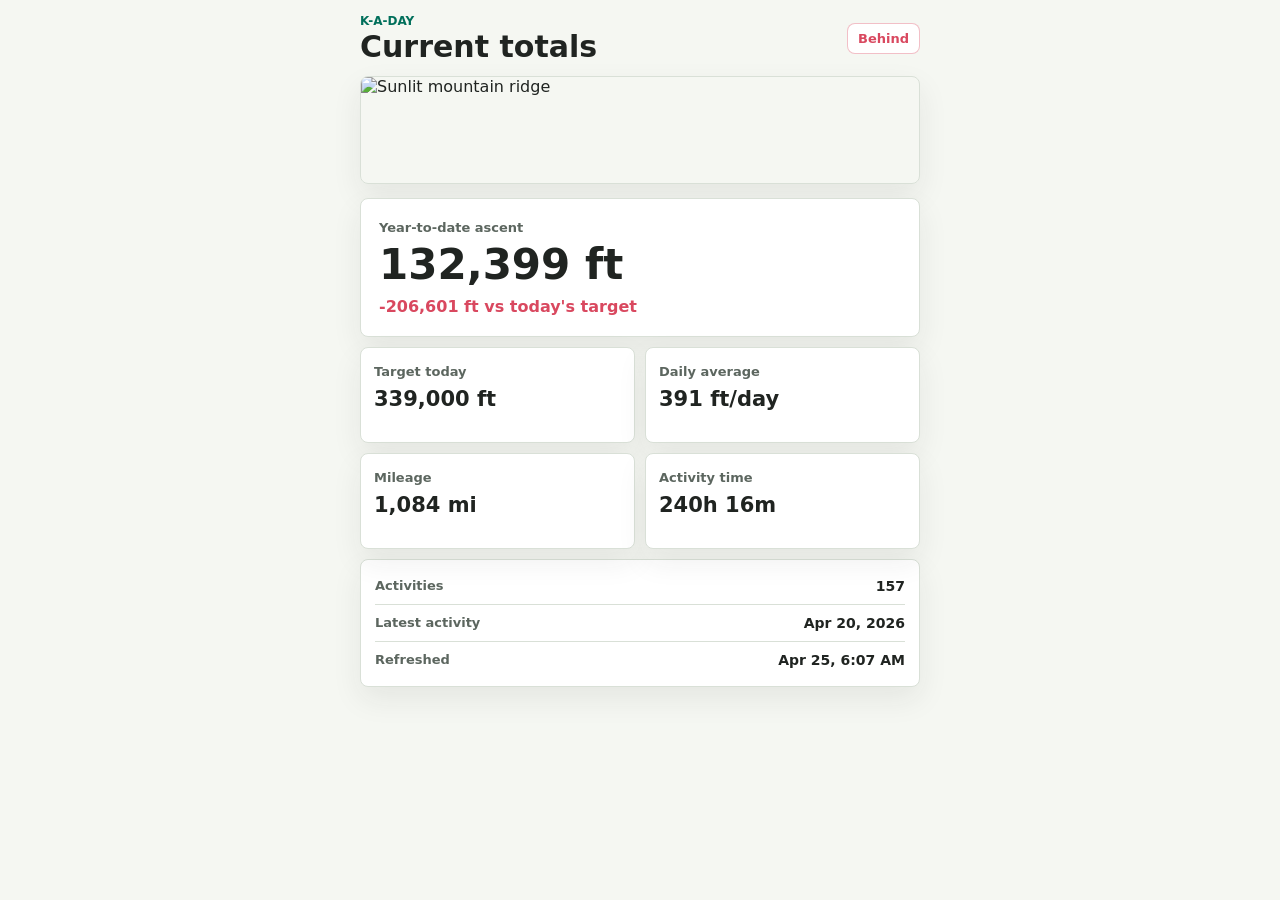
==== docs/index.html @ 8f9bbec0 "Add GitHub Pages hosting for K-A-Day totals" ====
<!doctype html>
<html lang="en">
  <head>
    <meta charset="utf-8">
    <meta name="viewport" content="width=device-width, initial-scale=1">
    <title>K-A-Day Totals</title>
    <link rel="stylesheet" href="styles.css">
  </head>
  <body>
    <main class="phone-shell">
      <header class="topline">
        <div>
          <p class="eyebrow">K-A-Day</p>
          <h1>Current totals</h1>
        </div>
        <p id="status-pill" class="status-pill">Loading</p>
      </header>

      <figure class="trail-strip" aria-label="Mountain ridge">
        <img
          src="https://images.unsplash.com/photo-1464822759023-fed622ff2c3b?auto=format&fit=crop&w=1200&q=80"
          alt="Sunlit mountain ridge"
        >
      </figure>

      <section class="hero-total" aria-labelledby="ascent-label">
        <span id="ascent-label">Year-to-date ascent</span>
        <strong id="total-ascent">--</strong>
        <p id="gap-line">Waiting for totals.</p>
      </section>

      <section class="metric-grid" aria-label="Progress totals">
        <article>
          <span>Target today</span>
          <strong id="target-ascent">--</strong>
        </article>
        <article>
          <span>Daily average</span>
          <strong id="daily-average">--</strong>
        </article>
        <article>
          <span>Mileage</span>
          <strong id="total-distance">--</strong>
        </article>
        <article>
          <span>Activity time</span>
          <strong id="total-duration">--</strong>
        </article>
      </section>

      <section class="details" aria-label="Refresh details">
        <p><span>Activities</span><strong id="activity-count">--</strong></p>
        <p><span>Latest activity</span><strong id="latest-activity">--</strong></p>
        <p><span>Refreshed</span><strong id="generated-at">--</strong></p>
      </section>
    </main>

    <script src="app.js"></script>
  </body>
</html>
---- docs/styles.css ----
:root {
  --page: #f5f7f2;
  --surface: #ffffff;
  --ink: #202421;
  --muted: #5c665f;
  --line: #d9e0d7;
  --green: #008c72;
  --green-dark: #006f5b;
  --coral: #d9485f;
  --cyan: #1c8ea1;
  --gold: #c49416;
  --shadow: 0 12px 30px rgba(32, 36, 33, 0.08);
}

* {
  box-sizing: border-box;
}

body {
  margin: 0;
  min-height: 100vh;
  color: var(--ink);
  background: var(--page);
  font-family: Inter, ui-sans-serif, system-ui, -apple-system, BlinkMacSystemFont, "Segoe UI", sans-serif;
}

.phone-shell {
  width: min(100% - 24px, 560px);
  margin: 0 auto;
  padding: 14px 0 28px;
}

.topline {
  display: flex;
  align-items: center;
  justify-content: space-between;
  gap: 12px;
}

.eyebrow {
  margin: 0 0 4px;
  color: var(--green-dark);
  font-size: 12px;
  font-weight: 800;
  letter-spacing: 0;
  text-transform: uppercase;
}

h1 {
  margin: 0;
  font-size: 30px;
  line-height: 1;
  letter-spacing: 0;
}

.status-pill {
  flex: 0 0 auto;
  margin: 0;
  padding: 7px 10px;
  color: var(--muted);
  background: var(--surface);
  border: 1px solid var(--line);
  border-radius: 8px;
  font-size: 13px;
  font-weight: 800;
}

.status-pill.is-good {
  color: var(--green-dark);
  border-color: rgba(0, 140, 114, 0.35);
}

.status-pill.is-behind {
  color: var(--coral);
  border-color: rgba(217, 72, 95, 0.35);
}

.trail-strip {
  height: 108px;
  margin: 14px 0;
  overflow: hidden;
  border: 1px solid var(--line);
  border-radius: 8px;
  box-shadow: var(--shadow);
}

.trail-strip img {
  display: block;
  width: 100%;
  height: 100%;
  object-fit: cover;
}

.hero-total,
.metric-grid article,
.details {
  background: var(--surface);
  border: 1px solid var(--line);
  border-radius: 8px;
  box-shadow: var(--shadow);
}

.hero-total {
  padding: 18px;
}

.hero-total span,
.metric-grid span,
.details span {
  color: var(--muted);
  font-size: 13px;
  font-weight: 800;
}

.hero-total strong {
  display: block;
  margin-top: 8px;
  font-size: 42px;
  line-height: 1;
  letter-spacing: 0;
}

.hero-total p {
  margin: 10px 0 0;
  color: var(--muted);
  font-size: 16px;
  font-weight: 800;
  line-height: 1.35;
}

.hero-total p.is-good {
  color: var(--green-dark);
}

.hero-total p.is-behind {
  color: var(--coral);
}

.metric-grid {
  display: grid;
  grid-template-columns: repeat(2, minmax(0, 1fr));
  gap: 10px;
  margin-top: 10px;
}

.metric-grid article {
  min-height: 96px;
  padding: 13px;
}

.metric-grid strong {
  display: block;
  margin-top: 8px;
  font-size: 21px;
  line-height: 1.1;
  letter-spacing: 0;
}

.details {
  margin-top: 10px;
  padding: 8px 14px;
}

.details p {
  display: flex;
  align-items: center;
  justify-content: space-between;
  gap: 12px;
  margin: 0;
  padding: 10px 0;
  border-bottom: 1px solid var(--line);
}

.details p:last-child {
  border-bottom: 0;
}

.details strong {
  font-size: 14px;
  text-align: right;
}

@media (max-width: 380px) {
  .phone-shell {
    width: min(100% - 18px, 560px);
  }

  h1 {
    font-size: 27px;
  }

  .hero-total strong {
    font-size: 36px;
  }

  .metric-grid {
    grid-template-columns: 1fr;
  }
}
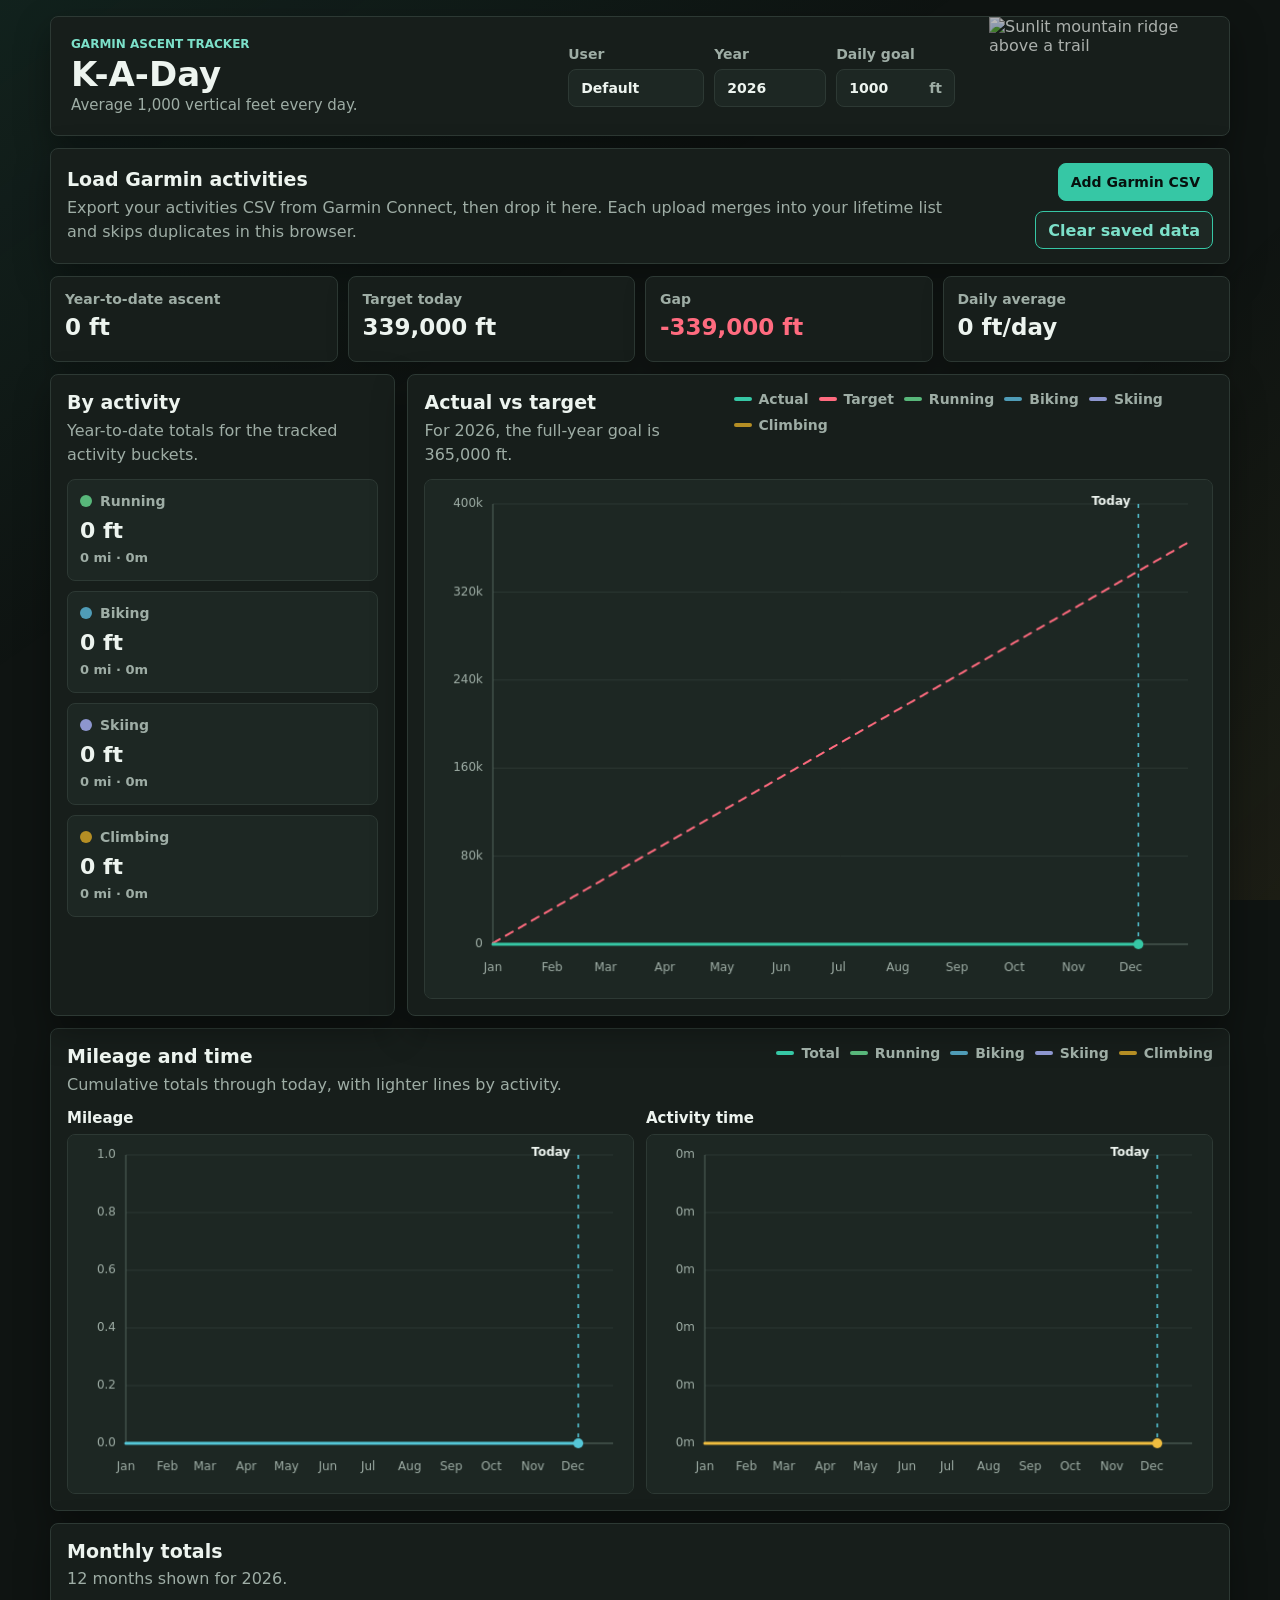
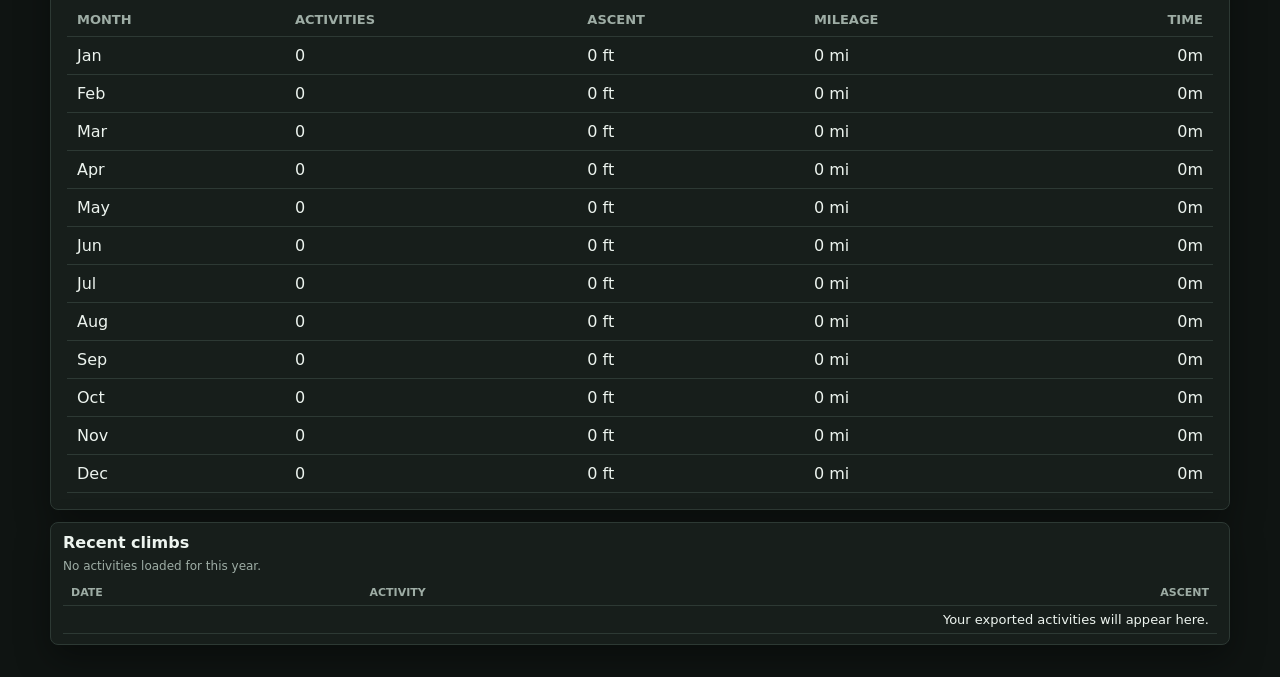
==== commit 0beb2673: "added individual users" ====
--- a/docs/index.html
+++ b/docs/index.html
@@ -3,55 +3,190 @@
   <head>
     <meta charset="utf-8">
     <meta name="viewport" content="width=device-width, initial-scale=1">
-    <title>K-A-Day Totals</title>
+    <title>K-A-Day</title>
     <link rel="stylesheet" href="styles.css">
   </head>
   <body>
-    <main class="phone-shell">
-      <header class="topline">
-        <div>
-          <p class="eyebrow">K-A-Day</p>
-          <h1>Current totals</h1>
+    <main class="app-shell">
+      <section class="top-panel" aria-labelledby="app-title">
+        <div class="intro">
+          <div>
+            <p class="eyebrow">Garmin ascent tracker</p>
+            <h1 id="app-title">K-A-Day</h1>
+            <p class="lede">Average 1,000 vertical feet every day.</p>
+          </div>
+
+          <div class="controls" aria-label="Tracker settings">
+            <label>
+              User
+              <input id="user-input" type="text" maxlength="40" spellcheck="false" autocomplete="off">
+            </label>
+            <label>
+              Year
+              <input id="year-input" type="number" min="2000" max="2100" inputmode="numeric">
+            </label>
+            <label>
+              Daily goal
+              <span class="input-suffix">
+                <input id="daily-goal-input" type="number" min="1" step="1" inputmode="numeric">
+                <span>ft</span>
+              </span>
+            </label>
+          </div>
         </div>
-        <p id="status-pill" class="status-pill">Loading</p>
-      </header>
 
-      <figure class="trail-strip" aria-label="Mountain ridge">
-        <img
-          src="https://images.unsplash.com/photo-1464822759023-fed622ff2c3b?auto=format&fit=crop&w=1200&q=80"
-          alt="Sunlit mountain ridge"
-        >
-      </figure>
-
-      <section class="hero-total" aria-labelledby="ascent-label">
-        <span id="ascent-label">Year-to-date ascent</span>
-        <strong id="total-ascent">--</strong>
-        <p id="gap-line">Waiting for totals.</p>
+        <figure class="mountain-image" aria-label="Mountain trail">
+          <img
+            src="https://images.unsplash.com/photo-1464822759023-fed622ff2c3b?auto=format&fit=crop&w=1400&q=80"
+            alt="Sunlit mountain ridge above a trail"
+          >
+        </figure>
       </section>
 
-      <section class="metric-grid" aria-label="Progress totals">
-        <article>
+      <section class="upload-panel" aria-labelledby="upload-title">
+        <div>
+          <h2 id="upload-title">Load Garmin activities</h2>
+          <p>
+            Export your activities CSV from Garmin Connect, then drop it here.
+            Each upload merges into your lifetime list and skips duplicates in this browser.
+          </p>
+        </div>
+
+        <div id="drop-zone" class="drop-zone">
+          <input id="csv-input" type="file" accept=".csv,text/csv">
+          <label for="csv-input" class="file-button">Add Garmin CSV</label>
+          <button id="clear-button" type="button" class="ghost-button">Clear saved data</button>
+        </div>
+      </section>
+
+      <section class="stats-grid" aria-label="Progress summary">
+        <article class="stat-card">
+          <span>Year-to-date ascent</span>
+          <strong id="total-ascent">0 ft</strong>
+        </article>
+        <article class="stat-card">
           <span>Target today</span>
-          <strong id="target-ascent">--</strong>
+          <strong id="target-ascent">0 ft</strong>
         </article>
-        <article>
+        <article class="stat-card">
+          <span>Gap</span>
+          <strong id="gap-ascent">0 ft</strong>
+        </article>
+        <article class="stat-card">
           <span>Daily average</span>
-          <strong id="daily-average">--</strong>
-        </article>
-        <article>
-          <span>Mileage</span>
-          <strong id="total-distance">--</strong>
-        </article>
-        <article>
-          <span>Activity time</span>
-          <strong id="total-duration">--</strong>
+          <strong id="daily-average">0 ft</strong>
         </article>
       </section>
 
-      <section class="details" aria-label="Refresh details">
-        <p><span>Activities</span><strong id="activity-count">--</strong></p>
-        <p><span>Latest activity</span><strong id="latest-activity">--</strong></p>
-        <p><span>Refreshed</span><strong id="generated-at">--</strong></p>
+      <div class="ascent-layout">
+        <section class="type-totals" aria-labelledby="type-totals-title">
+          <div class="section-heading">
+            <div>
+              <h2 id="type-totals-title">By activity</h2>
+              <p>Year-to-date totals for the tracked activity buckets.</p>
+            </div>
+          </div>
+          <div id="activity-totals" class="type-total-grid"></div>
+        </section>
+
+        <section class="chart-panel" aria-labelledby="chart-title">
+          <div class="chart-heading">
+            <div>
+              <h2 id="chart-title">Actual vs target</h2>
+              <p id="chart-subtitle">Load a Garmin CSV to start tracking.</p>
+            </div>
+            <div class="legend" aria-label="Chart legend">
+              <span><i class="actual-key"></i>Actual</span>
+              <span><i class="target-key"></i>Target</span>
+              <span><i class="running-key"></i>Running</span>
+              <span><i class="biking-key"></i>Biking</span>
+              <span><i class="skiing-key"></i>Skiing</span>
+              <span><i class="climbing-key"></i>Climbing</span>
+            </div>
+          </div>
+          <div class="chart-wrap">
+            <canvas id="progress-chart" width="1200" height="640" aria-label="Cumulative ascent chart" role="img"></canvas>
+          </div>
+        </section>
+      </div>
+
+      <section class="metrics-panel" aria-labelledby="metrics-title">
+        <div class="chart-heading">
+          <div>
+            <h2 id="metrics-title">Mileage and time</h2>
+            <p id="metrics-subtitle">Cumulative totals through today, with lighter lines by activity.</p>
+          </div>
+          <div class="legend" aria-label="Metric chart legend">
+            <span><i class="actual-key"></i>Total</span>
+            <span><i class="running-key"></i>Running</span>
+            <span><i class="biking-key"></i>Biking</span>
+            <span><i class="skiing-key"></i>Skiing</span>
+            <span><i class="climbing-key"></i>Climbing</span>
+          </div>
+        </div>
+        <div class="metric-chart-grid">
+          <div class="metric-chart">
+            <h3>Mileage</h3>
+            <canvas id="mileage-chart" class="metric-canvas" width="900" height="360" aria-label="Cumulative mileage chart" role="img"></canvas>
+          </div>
+          <div class="metric-chart">
+            <h3>Activity time</h3>
+            <canvas id="time-chart" class="metric-canvas" width="900" height="360" aria-label="Cumulative activity time chart" role="img"></canvas>
+          </div>
+        </div>
+      </section>
+
+      <section class="monthly-panel" aria-labelledby="monthly-title">
+        <div class="activity-heading">
+          <div>
+            <h2 id="monthly-title">Monthly totals</h2>
+            <p id="monthly-count">Totals through the selected year so far.</p>
+          </div>
+        </div>
+        <div class="table-wrap">
+          <table>
+            <thead>
+              <tr>
+                <th>Month</th>
+                <th>Activities</th>
+                <th>Ascent</th>
+                <th>Mileage</th>
+                <th>Time</th>
+              </tr>
+            </thead>
+            <tbody id="monthly-table">
+              <tr>
+                <td colspan="5">Monthly totals will appear here.</td>
+              </tr>
+            </tbody>
+          </table>
+        </div>
+      </section>
+
+      <section class="activity-panel" aria-labelledby="activity-title">
+        <div class="activity-heading">
+          <div>
+            <h2 id="activity-title">Recent climbs</h2>
+            <p id="activity-count">No activities loaded yet.</p>
+          </div>
+          <div id="parse-note" class="parse-note" role="status"></div>
+        </div>
+        <div class="table-wrap">
+          <table>
+            <thead>
+              <tr>
+                <th>Date</th>
+                <th>Activity</th>
+                <th>Ascent</th>
+              </tr>
+            </thead>
+            <tbody id="activity-table">
+              <tr>
+                <td colspan="3">Your exported activities will appear here.</td>
+              </tr>
+            </tbody>
+          </table>
+        </div>
       </section>
     </main>
 
--- a/docs/styles.css
+++ b/docs/styles.css
@@ -1,15 +1,16 @@
 :root {
-  --page: #f5f7f2;
-  --surface: #ffffff;
-  --ink: #202421;
-  --muted: #5c665f;
-  --line: #d9e0d7;
-  --green: #008c72;
-  --green-dark: #006f5b;
-  --coral: #d9485f;
-  --cyan: #1c8ea1;
-  --gold: #c49416;
-  --shadow: 0 12px 30px rgba(32, 36, 33, 0.08);
+  --page: #0f1412;
+  --surface: #171e1b;
+  --surface-soft: #1d2723;
+  --ink: #edf4ef;
+  --muted: #9eada5;
+  --line: #2d3934;
+  --green: #36c7a5;
+  --green-dark: #7ce0c9;
+  --coral: #ff6b7f;
+  --gold: #f0bd3f;
+  --cyan: #55c7d8;
+  --shadow: 0 14px 34px rgba(0, 0, 0, 0.36);
 }
 
 * {
@@ -24,21 +25,57 @@
   font-family: Inter, ui-sans-serif, system-ui, -apple-system, BlinkMacSystemFont, "Segoe UI", sans-serif;
 }
 
-.phone-shell {
-  width: min(100% - 24px, 560px);
+body::before {
+  content: "";
+  position: fixed;
+  inset: 0;
+  z-index: -1;
+  background:
+    linear-gradient(145deg, rgba(54, 199, 165, 0.08), transparent 38%),
+    linear-gradient(315deg, rgba(240, 189, 63, 0.06), transparent 32%);
+}
+
+button,
+input {
+  font: inherit;
+}
+
+.app-shell {
+  width: min(1180px, calc(100% - 32px));
   margin: 0 auto;
-  padding: 14px 0 28px;
-}
-
-.topline {
+  padding: 16px 0 32px;
+}
+
+.top-panel,
+.upload-panel,
+.chart-panel,
+.metrics-panel,
+.type-totals,
+.monthly-panel,
+.activity-panel {
+  background: var(--surface);
+  border: 1px solid var(--line);
+  border-radius: 8px;
+  box-shadow: var(--shadow);
+}
+
+.top-panel {
+  display: grid;
+  grid-template-columns: minmax(0, 1fr) 240px;
+  gap: 14px;
+  overflow: hidden;
+}
+
+.intro {
   display: flex;
   align-items: center;
   justify-content: space-between;
-  gap: 12px;
+  gap: 20px;
+  padding: 18px 20px;
 }
 
 .eyebrow {
-  margin: 0 0 4px;
+  margin: 0 0 6px;
   color: var(--green-dark);
   font-size: 12px;
   font-weight: 800;
@@ -46,154 +83,551 @@
   text-transform: uppercase;
 }
 
+h1,
+h2,
+p {
+  margin-top: 0;
+}
+
 h1 {
-  margin: 0;
-  font-size: 30px;
+  margin-bottom: 4px;
+  font-size: 34px;
   line-height: 1;
   letter-spacing: 0;
 }
 
-.status-pill {
-  flex: 0 0 auto;
+h2 {
+  margin-bottom: 5px;
+  font-size: 19px;
+  line-height: 1.2;
+  letter-spacing: 0;
+}
+
+.lede {
+  max-width: 560px;
+  margin-bottom: 0;
+  color: var(--muted);
+  font-size: 15px;
+  line-height: 1.35;
+}
+
+.controls {
+  display: flex;
+  flex-wrap: wrap;
+  justify-content: flex-end;
+  gap: 10px;
+}
+
+label {
+  display: grid;
+  gap: 7px;
+  color: var(--muted);
+  font-size: 14px;
+  font-weight: 700;
+}
+
+input[type="text"],
+input[type="number"] {
+  width: 112px;
+  height: 38px;
+  padding: 0 12px;
+  color: var(--ink);
+  background: var(--surface-soft);
+  border: 1px solid var(--line);
+  border-radius: 8px;
+}
+
+input[type="text"] {
+  width: 136px;
+}
+
+.input-suffix {
+  display: flex;
+  align-items: center;
+  height: 38px;
+  padding-right: 12px;
+  background: var(--surface-soft);
+  border: 1px solid var(--line);
+  border-radius: 8px;
+}
+
+.input-suffix input {
+  width: 92px;
+  height: 36px;
+  border: 0;
+  background: transparent;
+}
+
+.input-suffix span {
+  color: var(--muted);
+  font-weight: 800;
+}
+
+.mountain-image {
+  min-height: 118px;
   margin: 0;
-  padding: 7px 10px;
-  color: var(--muted);
-  background: var(--surface);
-  border: 1px solid var(--line);
-  border-radius: 8px;
-  font-size: 13px;
-  font-weight: 800;
-}
-
-.status-pill.is-good {
-  color: var(--green-dark);
-  border-color: rgba(0, 140, 114, 0.35);
-}
-
-.status-pill.is-behind {
-  color: var(--coral);
-  border-color: rgba(217, 72, 95, 0.35);
-}
-
-.trail-strip {
-  height: 108px;
-  margin: 14px 0;
-  overflow: hidden;
-  border: 1px solid var(--line);
-  border-radius: 8px;
-  box-shadow: var(--shadow);
-}
-
-.trail-strip img {
+}
+
+.mountain-image img {
   display: block;
   width: 100%;
   height: 100%;
+  min-height: 118px;
   object-fit: cover;
-}
-
-.hero-total,
-.metric-grid article,
-.details {
+  filter: brightness(0.72) saturate(0.95);
+}
+
+.upload-panel {
+  display: flex;
+  align-items: center;
+  justify-content: space-between;
+  gap: 14px;
+  margin-top: 12px;
+  padding: 14px 16px;
+}
+
+.upload-panel p,
+.chart-heading p,
+.activity-heading p {
+  margin-bottom: 0;
+  color: var(--muted);
+  line-height: 1.5;
+}
+
+.drop-zone {
+  display: flex;
+  flex-wrap: wrap;
+  justify-content: flex-end;
+  gap: 10px;
+}
+
+.drop-zone.is-dragging {
+  outline: 3px solid rgba(54, 199, 165, 0.28);
+  outline-offset: 5px;
+}
+
+input[type="file"] {
+  position: absolute;
+  width: 1px;
+  height: 1px;
+  overflow: hidden;
+  clip: rect(0 0 0 0);
+  white-space: nowrap;
+}
+
+.file-button,
+.ghost-button {
+  display: inline-flex;
+  align-items: center;
+  justify-content: center;
+  min-height: 38px;
+  padding: 0 12px;
+  border-radius: 8px;
+  border: 1px solid var(--green);
+  cursor: pointer;
+  font-weight: 800;
+}
+
+.file-button {
+  color: #07110e;
+  background: var(--green);
+}
+
+.file-button:hover,
+.file-button:focus-visible {
+  background: var(--green-dark);
+}
+
+.ghost-button {
+  color: var(--green-dark);
+  background: var(--surface-soft);
+}
+
+.ghost-button:hover,
+.ghost-button:focus-visible {
+  border-color: var(--green-dark);
+}
+
+.stats-grid {
+  display: grid;
+  grid-template-columns: repeat(4, minmax(0, 1fr));
+  gap: 10px;
+  margin-top: 12px;
+}
+
+.stat-card {
+  min-height: 86px;
+  padding: 14px;
   background: var(--surface);
   border: 1px solid var(--line);
   border-radius: 8px;
-  box-shadow: var(--shadow);
-}
-
-.hero-total {
-  padding: 18px;
-}
-
-.hero-total span,
-.metric-grid span,
-.details span {
-  color: var(--muted);
+  box-shadow: 0 8px 22px rgba(0, 0, 0, 0.2);
+}
+
+.stat-card span {
+  display: block;
+  margin-bottom: 8px;
+  color: var(--muted);
+  font-size: 14px;
+  font-weight: 800;
+}
+
+.stat-card strong {
+  display: block;
+  font-size: 23px;
+  line-height: 1.1;
+  letter-spacing: 0;
+}
+
+.stat-card.is-good strong {
+  color: var(--green-dark);
+}
+
+.stat-card.is-behind strong {
+  color: var(--coral);
+}
+
+.chart-panel,
+.metrics-panel,
+.type-totals,
+.monthly-panel,
+.activity-panel {
+  margin-top: 12px;
+  padding: 16px;
+}
+
+.activity-panel {
+  padding: 10px 12px;
+}
+
+.activity-panel .activity-heading {
+  margin-bottom: 6px;
+}
+
+.activity-panel h2 {
+  font-size: 16px;
+}
+
+.activity-panel .activity-heading p,
+.activity-panel .parse-note {
+  font-size: 12px;
+  line-height: 1.35;
+}
+
+.activity-panel table {
+  min-width: 520px;
+}
+
+.activity-panel th,
+.activity-panel td {
+  padding: 6px 8px;
   font-size: 13px;
+}
+
+.activity-panel th {
+  font-size: 11px;
+}
+
+.ascent-layout {
+  display: grid;
+  grid-template-columns: minmax(250px, 0.42fr) minmax(0, 1fr);
+  gap: 12px;
+  margin-top: 12px;
+  align-items: stretch;
+}
+
+.ascent-layout .chart-panel,
+.ascent-layout .type-totals {
+  margin-top: 0;
+}
+
+.ascent-layout .type-totals {
+  display: flex;
+  flex-direction: column;
+}
+
+.ascent-layout .type-total-grid {
+  grid-template-columns: 1fr;
+}
+
+.chart-heading,
+.section-heading,
+.activity-heading {
+  display: flex;
+  align-items: flex-start;
+  justify-content: space-between;
+  gap: 14px;
+  margin-bottom: 12px;
+}
+
+.section-heading p {
+  margin-bottom: 0;
+  color: var(--muted);
+  line-height: 1.5;
+}
+
+.type-total-grid {
+  display: grid;
+  grid-template-columns: repeat(4, minmax(0, 1fr));
+  gap: 10px;
+}
+
+.type-total {
+  min-height: 92px;
+  padding: 12px;
+  border: 1px solid var(--line);
+  border-radius: 8px;
+  background: var(--surface-soft);
+}
+
+.type-total span {
+  display: inline-flex;
+  align-items: center;
+  gap: 8px;
+  color: var(--muted);
+  font-size: 14px;
   font-weight: 800;
 }
 
-.hero-total strong {
+.type-total span::before {
+  content: "";
+  width: 12px;
+  height: 12px;
+  border-radius: 8px;
+  background: var(--series-color);
+}
+
+.type-total strong {
   display: block;
   margin-top: 8px;
-  font-size: 42px;
-  line-height: 1;
+  font-size: 22px;
+  line-height: 1.1;
   letter-spacing: 0;
 }
 
-.hero-total p {
-  margin: 10px 0 0;
-  color: var(--muted);
-  font-size: 16px;
+.type-total small {
+  display: block;
+  margin-top: 6px;
+  color: var(--muted);
+  font-size: 13px;
+  font-weight: 700;
+  line-height: 1.45;
+}
+
+.legend {
+  display: flex;
+  flex-wrap: wrap;
+  gap: 10px;
+  color: var(--muted);
+  font-size: 14px;
   font-weight: 800;
-  line-height: 1.35;
-}
-
-.hero-total p.is-good {
-  color: var(--green-dark);
-}
-
-.hero-total p.is-behind {
-  color: var(--coral);
-}
-
-.metric-grid {
+}
+
+.legend span {
+  display: inline-flex;
+  align-items: center;
+  gap: 7px;
+}
+
+.legend i {
+  display: inline-block;
+  width: 18px;
+  height: 4px;
+  border-radius: 8px;
+}
+
+.actual-key {
+  background: var(--green);
+}
+
+.target-key {
+  background: var(--coral);
+}
+
+.running-key {
+  background: #58b77a;
+}
+
+.biking-key {
+  background: #4f9cb7;
+}
+
+.skiing-key {
+  background: #8d96cf;
+}
+
+.climbing-key {
+  background: #b58e24;
+}
+
+.chart-wrap {
+  position: relative;
+  width: 100%;
+  min-height: 520px;
+}
+
+canvas {
+  display: block;
+  width: 100%;
+  height: 520px;
+  border: 1px solid var(--line);
+  border-radius: 8px;
+  background: var(--surface-soft);
+}
+
+.metric-chart-grid {
   display: grid;
   grid-template-columns: repeat(2, minmax(0, 1fr));
-  gap: 10px;
-  margin-top: 10px;
-}
-
-.metric-grid article {
-  min-height: 96px;
-  padding: 13px;
-}
-
-.metric-grid strong {
-  display: block;
-  margin-top: 8px;
-  font-size: 21px;
-  line-height: 1.1;
+  gap: 12px;
+}
+
+.metric-chart h3 {
+  margin: 0 0 7px;
+  font-size: 15px;
   letter-spacing: 0;
 }
 
-.details {
-  margin-top: 10px;
-  padding: 8px 14px;
-}
-
-.details p {
-  display: flex;
-  align-items: center;
-  justify-content: space-between;
-  gap: 12px;
-  margin: 0;
-  padding: 10px 0;
+canvas.metric-canvas {
+  height: 360px;
+}
+
+.parse-note {
+  max-width: 420px;
+  color: var(--muted);
+  font-size: 14px;
+  font-weight: 700;
+  line-height: 1.45;
+  text-align: right;
+}
+
+.table-wrap {
+  overflow-x: auto;
+}
+
+table {
+  width: 100%;
+  border-collapse: collapse;
+  min-width: 620px;
+}
+
+th,
+td {
+  padding: 9px 10px;
   border-bottom: 1px solid var(--line);
-}
-
-.details p:last-child {
-  border-bottom: 0;
-}
-
-.details strong {
-  font-size: 14px;
+  text-align: left;
+}
+
+th {
+  color: var(--muted);
+  font-size: 13px;
+  text-transform: uppercase;
+  letter-spacing: 0;
+}
+
+td {
+  color: var(--ink);
+}
+
+td:last-child,
+th:last-child {
   text-align: right;
 }
 
-@media (max-width: 380px) {
-  .phone-shell {
-    width: min(100% - 18px, 560px);
+@media (max-width: 860px) {
+  .top-panel,
+  .upload-panel,
+  .chart-heading,
+  .section-heading,
+  .activity-heading {
+    display: block;
+  }
+
+  .intro {
+    display: block;
+  }
+
+  .mountain-image {
+    max-height: 110px;
+  }
+
+  .upload-panel > * + *,
+  .chart-heading > * + *,
+  .section-heading > * + *,
+  .activity-heading > * + * {
+    margin-top: 16px;
+  }
+
+  .drop-zone {
+    justify-content: flex-start;
+  }
+
+  .stats-grid {
+    grid-template-columns: repeat(2, minmax(0, 1fr));
+  }
+
+  .ascent-layout {
+    grid-template-columns: 1fr;
+  }
+
+  .chart-wrap {
+    min-height: 460px;
+  }
+
+  .type-total-grid,
+  .ascent-layout .type-total-grid,
+  .metric-chart-grid {
+    grid-template-columns: repeat(2, minmax(0, 1fr));
+  }
+
+  .parse-note {
+    text-align: left;
+  }
+}
+
+@media (max-width: 560px) {
+  .app-shell {
+    width: min(100% - 20px, 1180px);
+    padding-top: 10px;
+  }
+
+  .intro,
+  .upload-panel,
+  .chart-panel,
+  .metrics-panel,
+  .type-totals,
+  .monthly-panel,
+  .activity-panel {
+    padding: 14px;
   }
 
   h1 {
-    font-size: 27px;
-  }
-
-  .hero-total strong {
-    font-size: 36px;
-  }
-
-  .metric-grid {
+    font-size: 32px;
+  }
+
+  .stats-grid {
     grid-template-columns: 1fr;
   }
-}
+
+  .type-total-grid,
+  .ascent-layout .type-total-grid,
+  .metric-chart-grid {
+    grid-template-columns: 1fr;
+  }
+
+  .file-button,
+  .ghost-button {
+    width: 100%;
+  }
+
+  canvas {
+    height: 360px;
+  }
+
+  .chart-wrap {
+    min-height: 360px;
+  }
+
+  canvas.metric-canvas {
+    height: 300px;
+  }
+}
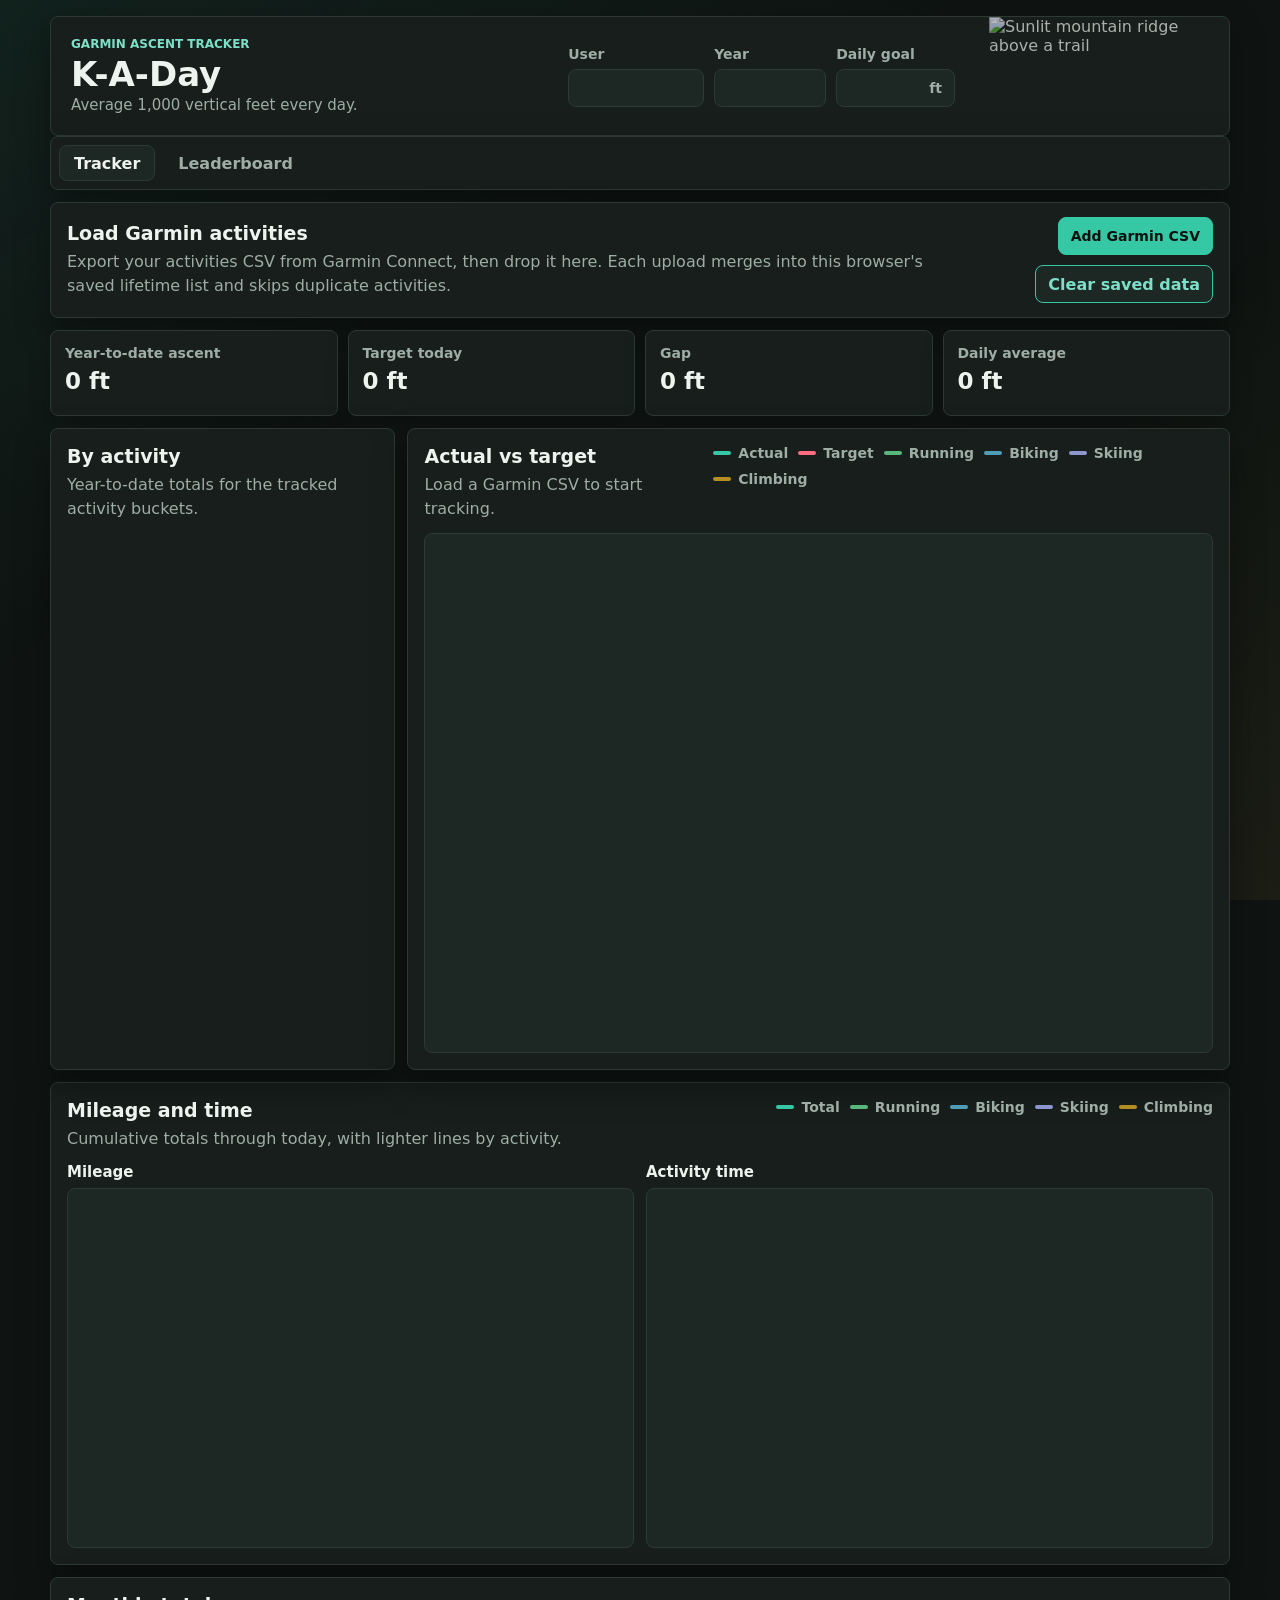
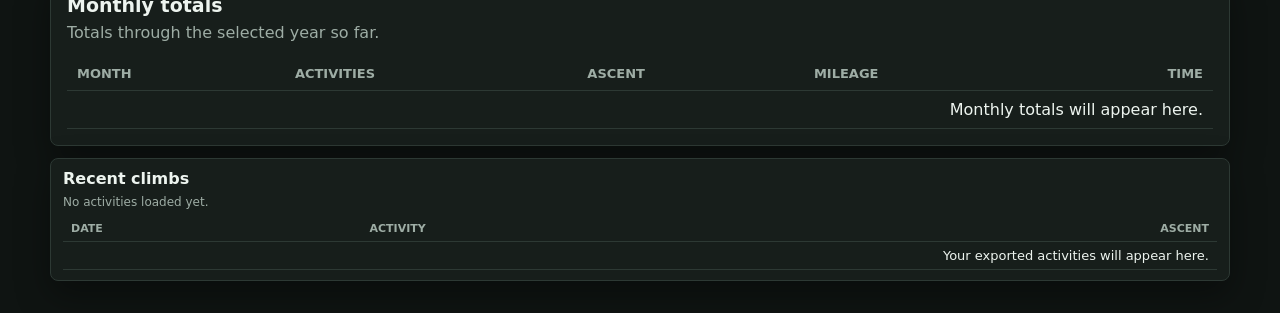
==== commit afa36f84: "Refactor app layout and shared UI components" ====
--- a/docs/index.html
+++ b/docs/index.html
@@ -43,12 +43,17 @@
         </figure>
       </section>
 
-      <section class="upload-panel" aria-labelledby="upload-title">
+      <section class="nav-panel" aria-label="Views">
+        <button id="tracker-tab" class="nav-link is-active" type="button" aria-pressed="true">Tracker</button>
+        <button id="leaderboard-tab" class="nav-link" type="button" aria-pressed="false">Leaderboard</button>
+      </section>
+
+      <section class="upload-panel view-panel view-tracker" aria-labelledby="upload-title">
         <div>
           <h2 id="upload-title">Load Garmin activities</h2>
           <p>
             Export your activities CSV from Garmin Connect, then drop it here.
-            Each upload merges into your lifetime list and skips duplicates in this browser.
+            Each upload merges into this browser's saved lifetime list and skips duplicate activities.
           </p>
         </div>
 
@@ -59,7 +64,7 @@
         </div>
       </section>
 
-      <section class="stats-grid" aria-label="Progress summary">
+      <section class="stats-grid view-panel view-tracker" aria-label="Progress summary">
         <article class="stat-card">
           <span>Year-to-date ascent</span>
           <strong id="total-ascent">0 ft</strong>
@@ -78,7 +83,7 @@
         </article>
       </section>
 
-      <div class="ascent-layout">
+      <div class="ascent-layout view-panel view-tracker">
         <section class="type-totals" aria-labelledby="type-totals-title">
           <div class="section-heading">
             <div>
@@ -110,7 +115,7 @@
         </section>
       </div>
 
-      <section class="metrics-panel" aria-labelledby="metrics-title">
+      <section class="metrics-panel view-panel view-tracker" aria-labelledby="metrics-title">
         <div class="chart-heading">
           <div>
             <h2 id="metrics-title">Mileage and time</h2>
@@ -136,7 +141,7 @@
         </div>
       </section>
 
-      <section class="monthly-panel" aria-labelledby="monthly-title">
+      <section class="monthly-panel view-panel view-tracker" aria-labelledby="monthly-title">
         <div class="activity-heading">
           <div>
             <h2 id="monthly-title">Monthly totals</h2>
@@ -163,7 +168,7 @@
         </div>
       </section>
 
-      <section class="activity-panel" aria-labelledby="activity-title">
+      <section class="activity-panel view-panel view-tracker" aria-labelledby="activity-title">
         <div class="activity-heading">
           <div>
             <h2 id="activity-title">Recent climbs</h2>
@@ -188,8 +193,68 @@
           </table>
         </div>
       </section>
+
+      <section class="crew-panel view-panel view-leaderboard" aria-labelledby="leaderboard-title" hidden>
+        <div class="chart-heading">
+          <div>
+            <h2 id="leaderboard-title">Local leaderboard</h2>
+            <p id="leaderboard-subtitle">Every saved profile in this browser for the selected year.</p>
+          </div>
+          <div id="leaderboard-legend" class="legend" aria-label="Leaderboard legend"></div>
+        </div>
+
+        <div class="stats-grid crew-stats" aria-label="Leaderboard summary">
+          <article class="stat-card">
+            <span>Profiles</span>
+            <strong id="leaderboard-count">0</strong>
+          </article>
+          <article class="stat-card">
+            <span>Leading total</span>
+            <strong id="leaderboard-leading">0 ft</strong>
+          </article>
+          <article class="stat-card">
+            <span>Combined total</span>
+            <strong id="leaderboard-total">0 ft</strong>
+          </article>
+          <article class="stat-card">
+            <span>Combined mileage</span>
+            <strong id="leaderboard-distance">0 mi</strong>
+          </article>
+        </div>
+
+        <div class="chart-wrap">
+          <canvas id="leaderboard-chart" width="1200" height="640" aria-label="Leaderboard ascent chart" role="img"></canvas>
+        </div>
+
+        <div class="activity-heading crew-table-heading">
+          <div>
+            <h2>Rankings</h2>
+            <p id="leaderboard-copy">Saved profiles in this browser.</p>
+          </div>
+        </div>
+        <div class="table-wrap">
+          <table>
+            <thead>
+              <tr>
+                <th>Rank</th>
+                <th>User</th>
+                <th>Activities</th>
+                <th>Ascent</th>
+                <th>Mileage</th>
+                <th>Time</th>
+              </tr>
+            </thead>
+            <tbody id="leaderboard-table">
+              <tr>
+                <td colspan="6">Leaderboard rows will appear here.</td>
+              </tr>
+            </tbody>
+          </table>
+        </div>
+      </section>
     </main>
 
+    <script src="shared.js"></script>
     <script src="app.js"></script>
   </body>
 </html>
--- a/docs/styles.css
+++ b/docs/styles.css
@@ -46,17 +46,54 @@
   padding: 16px 0 32px;
 }
 
+.nav-panel,
 .top-panel,
+.auth-panel,
 .upload-panel,
 .chart-panel,
 .metrics-panel,
 .type-totals,
+.crew-panel,
 .monthly-panel,
+.group-actions-panel,
 .activity-panel {
   background: var(--surface);
   border: 1px solid var(--line);
   border-radius: 8px;
   box-shadow: var(--shadow);
+}
+
+.nav-panel {
+  display: flex;
+  gap: 8px;
+  padding: 8px;
+  margin-bottom: 12px;
+}
+
+.nav-link {
+  display: inline-flex;
+  align-items: center;
+  justify-content: center;
+  min-height: 36px;
+  padding: 0 14px;
+  color: var(--muted);
+  background: transparent;
+  text-decoration: none;
+  border: 1px solid transparent;
+  border-radius: 8px;
+  cursor: pointer;
+  font-weight: 800;
+}
+
+.nav-link.is-active {
+  color: var(--ink);
+  background: var(--surface-soft);
+  border-color: var(--line);
+}
+
+.nav-link:hover,
+.nav-link:focus-visible {
+  border-color: var(--line);
 }
 
 .top-panel {
@@ -127,6 +164,7 @@
 }
 
 input[type="text"],
+input[type="password"],
 input[type="number"] {
   width: 112px;
   height: 38px;
@@ -141,6 +179,10 @@
   width: 136px;
 }
 
+input[type="password"] {
+  width: 160px;
+}
+
 .input-suffix {
   display: flex;
   align-items: center;
@@ -177,6 +219,23 @@
   filter: brightness(0.72) saturate(0.95);
 }
 
+.auth-panel {
+  display: flex;
+  align-items: center;
+  justify-content: space-between;
+  gap: 14px;
+  margin-top: 12px;
+  padding: 14px 16px;
+}
+
+.auth-controls {
+  display: flex;
+  flex-wrap: wrap;
+  align-items: end;
+  justify-content: flex-end;
+  gap: 10px;
+}
+
 .upload-panel {
   display: flex;
   align-items: center;
@@ -290,7 +349,9 @@
 .chart-panel,
 .metrics-panel,
 .type-totals,
+.crew-panel,
 .monthly-panel,
+.group-actions-panel,
 .activity-panel {
   margin-top: 12px;
   padding: 16px;
@@ -326,6 +387,20 @@
 
 .activity-panel th {
   font-size: 11px;
+}
+
+.crew-panel .chart-wrap {
+  margin-top: 14px;
+}
+
+.crew-stats {
+  margin-top: 0;
+  margin-bottom: 14px;
+}
+
+.crew-table-heading {
+  margin-top: 14px;
+  margin-bottom: 8px;
 }
 
 .ascent-layout {
@@ -487,8 +562,31 @@
   letter-spacing: 0;
 }
 
+.action-card h3 {
+  margin: 0 0 10px;
+  font-size: 16px;
+}
+
 canvas.metric-canvas {
   height: 360px;
+}
+
+.group-actions-grid {
+  display: grid;
+  grid-template-columns: repeat(2, minmax(0, 1fr));
+  gap: 12px;
+}
+
+.action-card {
+  padding: 14px;
+  border: 1px solid var(--line);
+  border-radius: 8px;
+  background: var(--surface-soft);
+}
+
+.action-card button {
+  margin-top: 12px;
+  width: fit-content;
 }
 
 .parse-note {
@@ -502,6 +600,10 @@
 
 .table-wrap {
   overflow-x: auto;
+}
+
+.view-panel[hidden] {
+  display: none !important;
 }
 
 table {
@@ -535,6 +637,7 @@
 
 @media (max-width: 860px) {
   .top-panel,
+  .auth-panel,
   .upload-panel,
   .chart-heading,
   .section-heading,
@@ -551,6 +654,7 @@
   }
 
   .upload-panel > * + *,
+  .auth-panel > * + *,
   .chart-heading > * + *,
   .section-heading > * + *,
   .activity-heading > * + * {
@@ -575,7 +679,8 @@
 
   .type-total-grid,
   .ascent-layout .type-total-grid,
-  .metric-chart-grid {
+  .metric-chart-grid,
+  .group-actions-grid {
     grid-template-columns: repeat(2, minmax(0, 1fr));
   }
 
@@ -592,10 +697,13 @@
 
   .intro,
   .upload-panel,
+  .auth-panel,
   .chart-panel,
   .metrics-panel,
   .type-totals,
+  .crew-panel,
   .monthly-panel,
+  .group-actions-panel,
   .activity-panel {
     padding: 14px;
   }
@@ -610,12 +718,18 @@
 
   .type-total-grid,
   .ascent-layout .type-total-grid,
-  .metric-chart-grid {
+  .metric-chart-grid,
+  .group-actions-grid {
     grid-template-columns: 1fr;
   }
 
+  .auth-controls {
+    justify-content: stretch;
+  }
+
   .file-button,
-  .ghost-button {
+  .ghost-button,
+  .action-card button {
     width: 100%;
   }
 
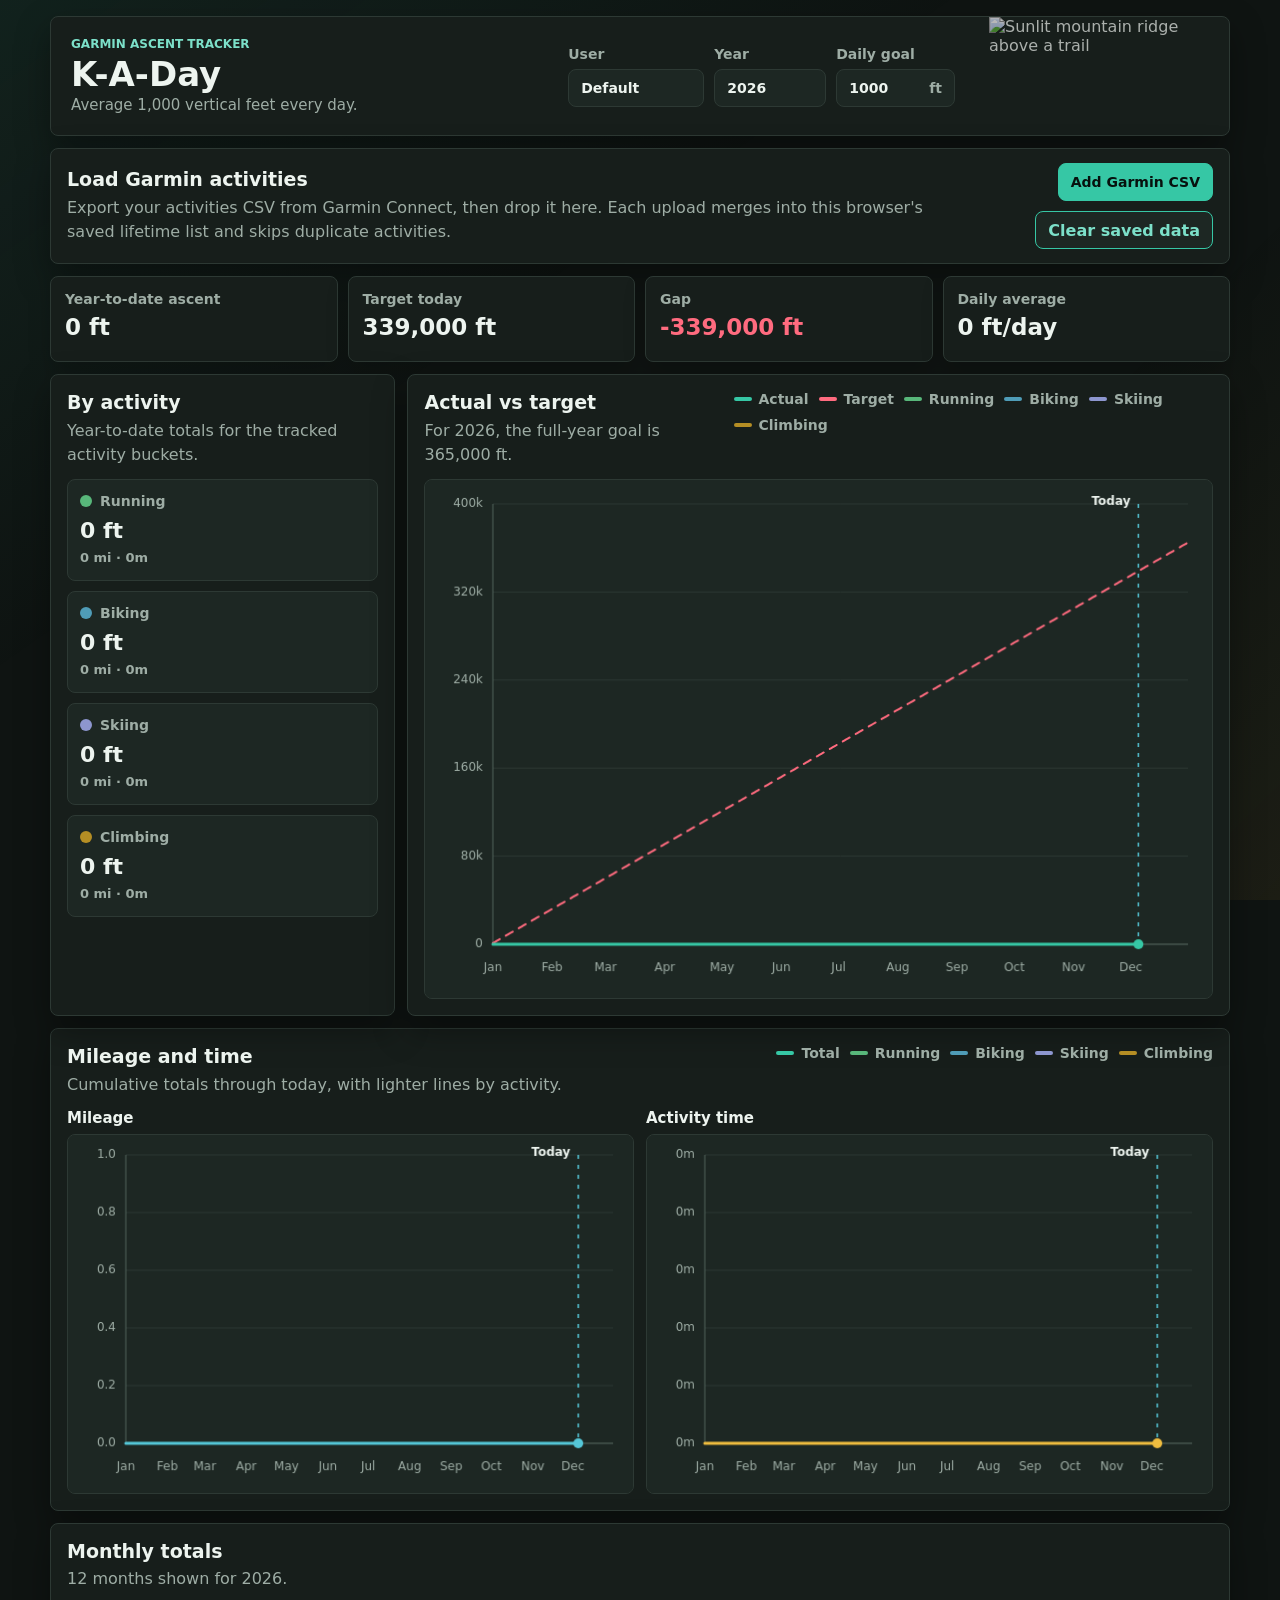
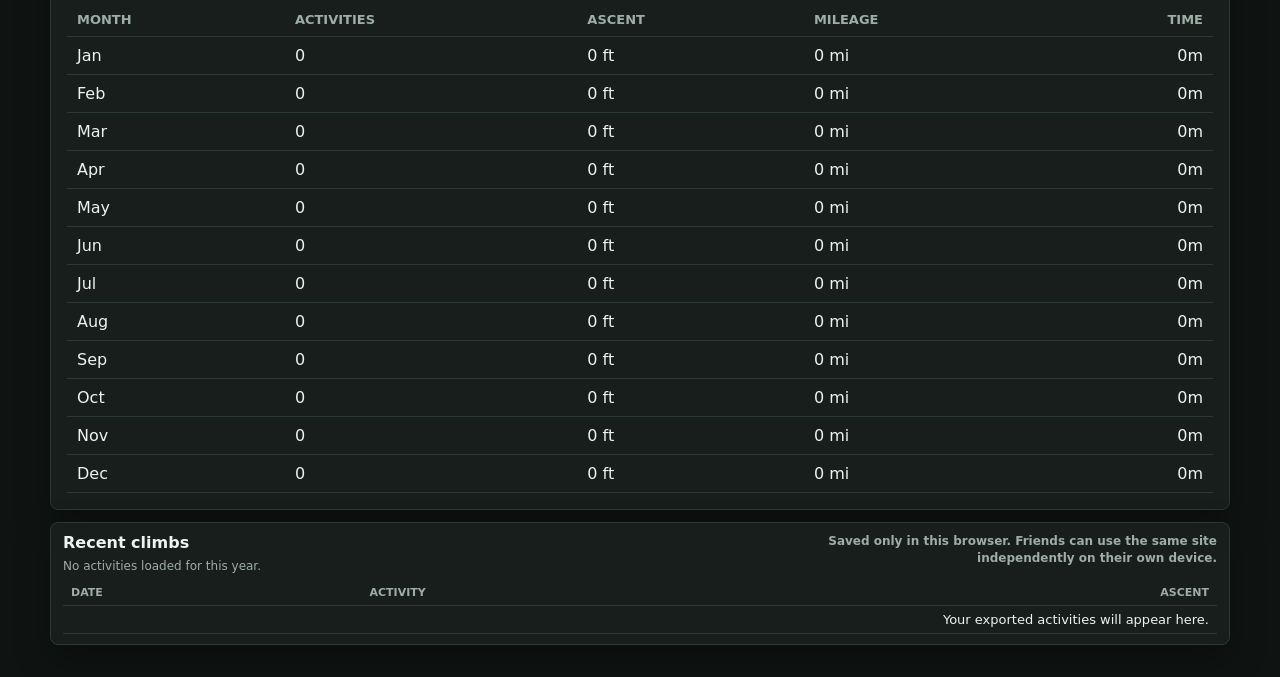
==== commit 05a6a6f5: "Remove leaderboard and improve profile switching" ====
--- a/docs/index.html
+++ b/docs/index.html
@@ -43,12 +43,7 @@
         </figure>
       </section>
 
-      <section class="nav-panel" aria-label="Views">
-        <button id="tracker-tab" class="nav-link is-active" type="button" aria-pressed="true">Tracker</button>
-        <button id="leaderboard-tab" class="nav-link" type="button" aria-pressed="false">Leaderboard</button>
-      </section>
-
-      <section class="upload-panel view-panel view-tracker" aria-labelledby="upload-title">
+      <section class="upload-panel" aria-labelledby="upload-title">
         <div>
           <h2 id="upload-title">Load Garmin activities</h2>
           <p>
@@ -64,7 +59,7 @@
         </div>
       </section>
 
-      <section class="stats-grid view-panel view-tracker" aria-label="Progress summary">
+      <section class="stats-grid" aria-label="Progress summary">
         <article class="stat-card">
           <span>Year-to-date ascent</span>
           <strong id="total-ascent">0 ft</strong>
@@ -83,7 +78,7 @@
         </article>
       </section>
 
-      <div class="ascent-layout view-panel view-tracker">
+      <div class="ascent-layout">
         <section class="type-totals" aria-labelledby="type-totals-title">
           <div class="section-heading">
             <div>
@@ -115,7 +110,7 @@
         </section>
       </div>
 
-      <section class="metrics-panel view-panel view-tracker" aria-labelledby="metrics-title">
+      <section class="metrics-panel" aria-labelledby="metrics-title">
         <div class="chart-heading">
           <div>
             <h2 id="metrics-title">Mileage and time</h2>
@@ -141,7 +136,7 @@
         </div>
       </section>
 
-      <section class="monthly-panel view-panel view-tracker" aria-labelledby="monthly-title">
+      <section class="monthly-panel" aria-labelledby="monthly-title">
         <div class="activity-heading">
           <div>
             <h2 id="monthly-title">Monthly totals</h2>
@@ -168,7 +163,7 @@
         </div>
       </section>
 
-      <section class="activity-panel view-panel view-tracker" aria-labelledby="activity-title">
+      <section class="activity-panel" aria-labelledby="activity-title">
         <div class="activity-heading">
           <div>
             <h2 id="activity-title">Recent climbs</h2>
@@ -193,65 +188,6 @@
           </table>
         </div>
       </section>
-
-      <section class="crew-panel view-panel view-leaderboard" aria-labelledby="leaderboard-title" hidden>
-        <div class="chart-heading">
-          <div>
-            <h2 id="leaderboard-title">Local leaderboard</h2>
-            <p id="leaderboard-subtitle">Every saved profile in this browser for the selected year.</p>
-          </div>
-          <div id="leaderboard-legend" class="legend" aria-label="Leaderboard legend"></div>
-        </div>
-
-        <div class="stats-grid crew-stats" aria-label="Leaderboard summary">
-          <article class="stat-card">
-            <span>Profiles</span>
-            <strong id="leaderboard-count">0</strong>
-          </article>
-          <article class="stat-card">
-            <span>Leading total</span>
-            <strong id="leaderboard-leading">0 ft</strong>
-          </article>
-          <article class="stat-card">
-            <span>Combined total</span>
-            <strong id="leaderboard-total">0 ft</strong>
-          </article>
-          <article class="stat-card">
-            <span>Combined mileage</span>
-            <strong id="leaderboard-distance">0 mi</strong>
-          </article>
-        </div>
-
-        <div class="chart-wrap">
-          <canvas id="leaderboard-chart" width="1200" height="640" aria-label="Leaderboard ascent chart" role="img"></canvas>
-        </div>
-
-        <div class="activity-heading crew-table-heading">
-          <div>
-            <h2>Rankings</h2>
-            <p id="leaderboard-copy">Saved profiles in this browser.</p>
-          </div>
-        </div>
-        <div class="table-wrap">
-          <table>
-            <thead>
-              <tr>
-                <th>Rank</th>
-                <th>User</th>
-                <th>Activities</th>
-                <th>Ascent</th>
-                <th>Mileage</th>
-                <th>Time</th>
-              </tr>
-            </thead>
-            <tbody id="leaderboard-table">
-              <tr>
-                <td colspan="6">Leaderboard rows will appear here.</td>
-              </tr>
-            </tbody>
-          </table>
-        </div>
-      </section>
     </main>
 
     <script src="shared.js"></script>
--- a/docs/styles.css
+++ b/docs/styles.css
@@ -53,7 +53,6 @@
 .chart-panel,
 .metrics-panel,
 .type-totals,
-.crew-panel,
 .monthly-panel,
 .group-actions-panel,
 .activity-panel {
@@ -349,7 +348,6 @@
 .chart-panel,
 .metrics-panel,
 .type-totals,
-.crew-panel,
 .monthly-panel,
 .group-actions-panel,
 .activity-panel {
@@ -387,20 +385,6 @@
 
 .activity-panel th {
   font-size: 11px;
-}
-
-.crew-panel .chart-wrap {
-  margin-top: 14px;
-}
-
-.crew-stats {
-  margin-top: 0;
-  margin-bottom: 14px;
-}
-
-.crew-table-heading {
-  margin-top: 14px;
-  margin-bottom: 8px;
 }
 
 .ascent-layout {
@@ -600,10 +584,6 @@
 
 .table-wrap {
   overflow-x: auto;
-}
-
-.view-panel[hidden] {
-  display: none !important;
 }
 
 table {
@@ -701,7 +681,6 @@
   .chart-panel,
   .metrics-panel,
   .type-totals,
-  .crew-panel,
   .monthly-panel,
   .group-actions-panel,
   .activity-panel {
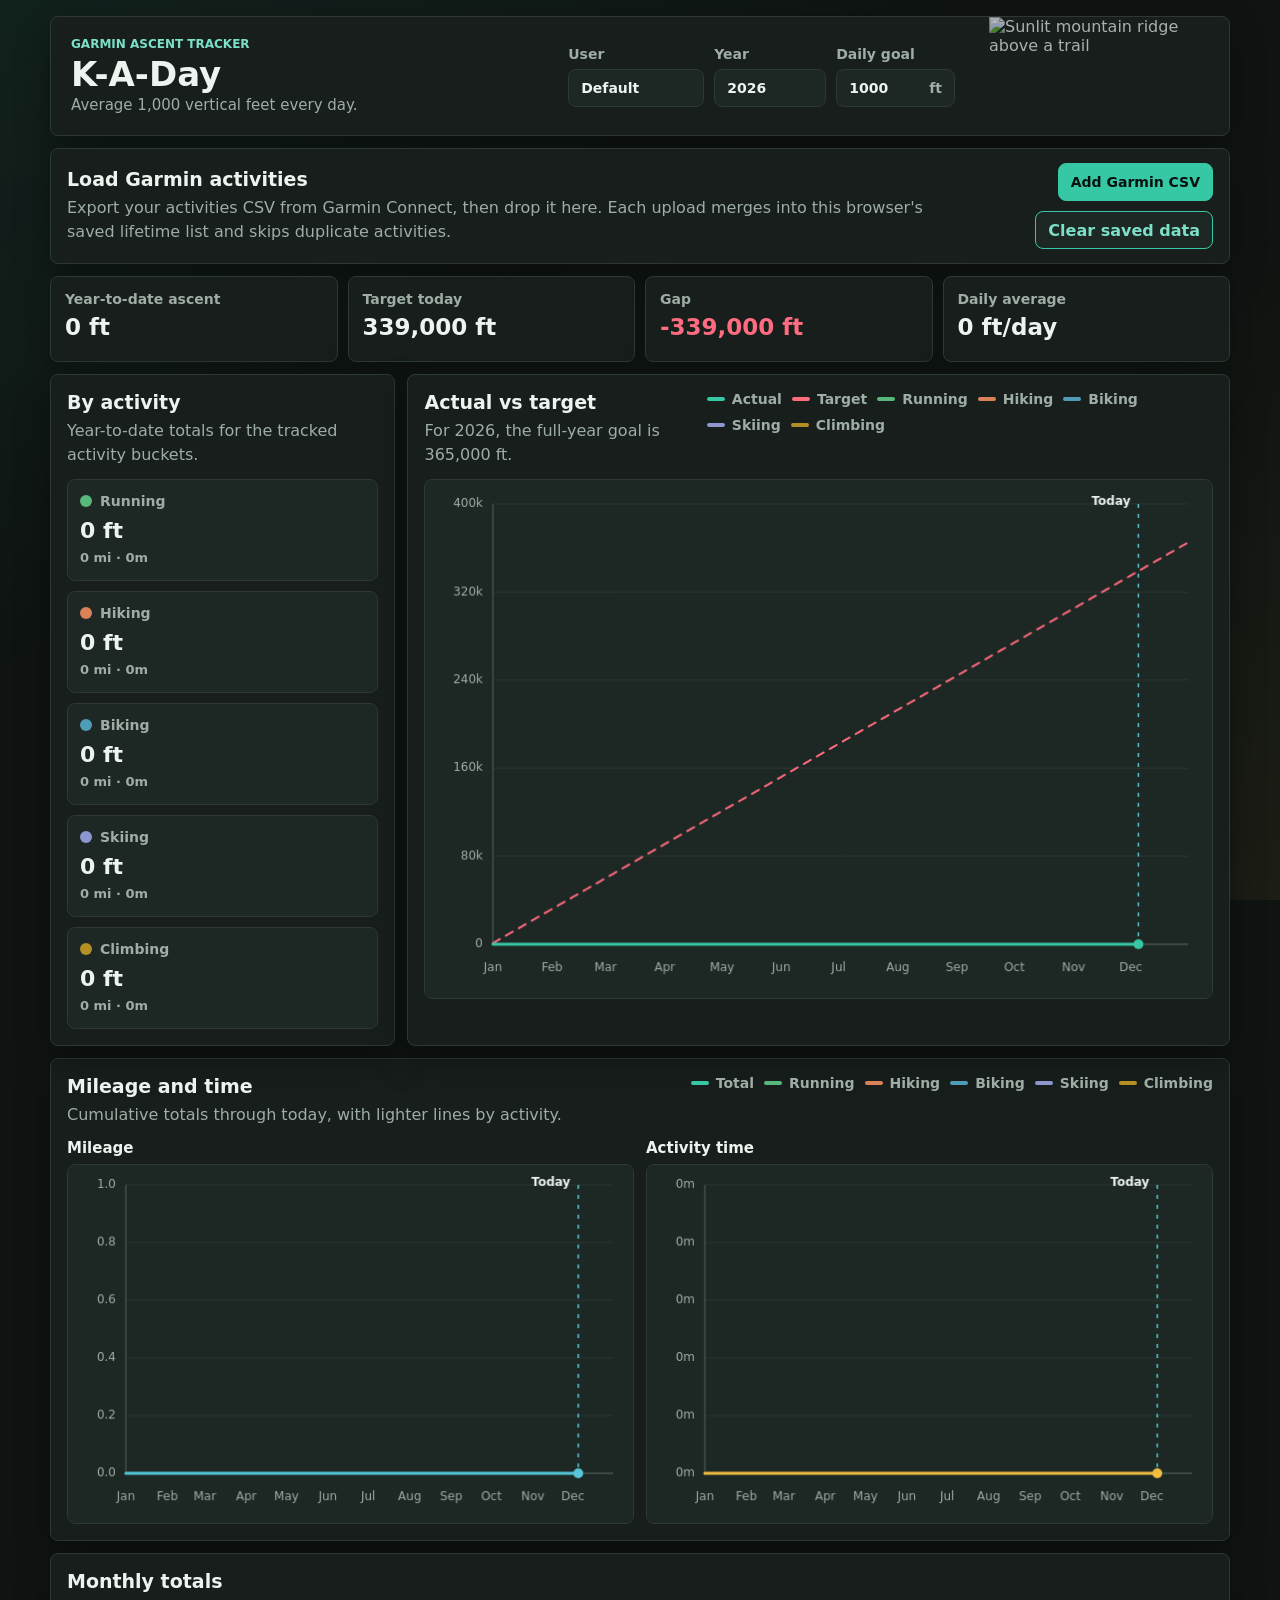
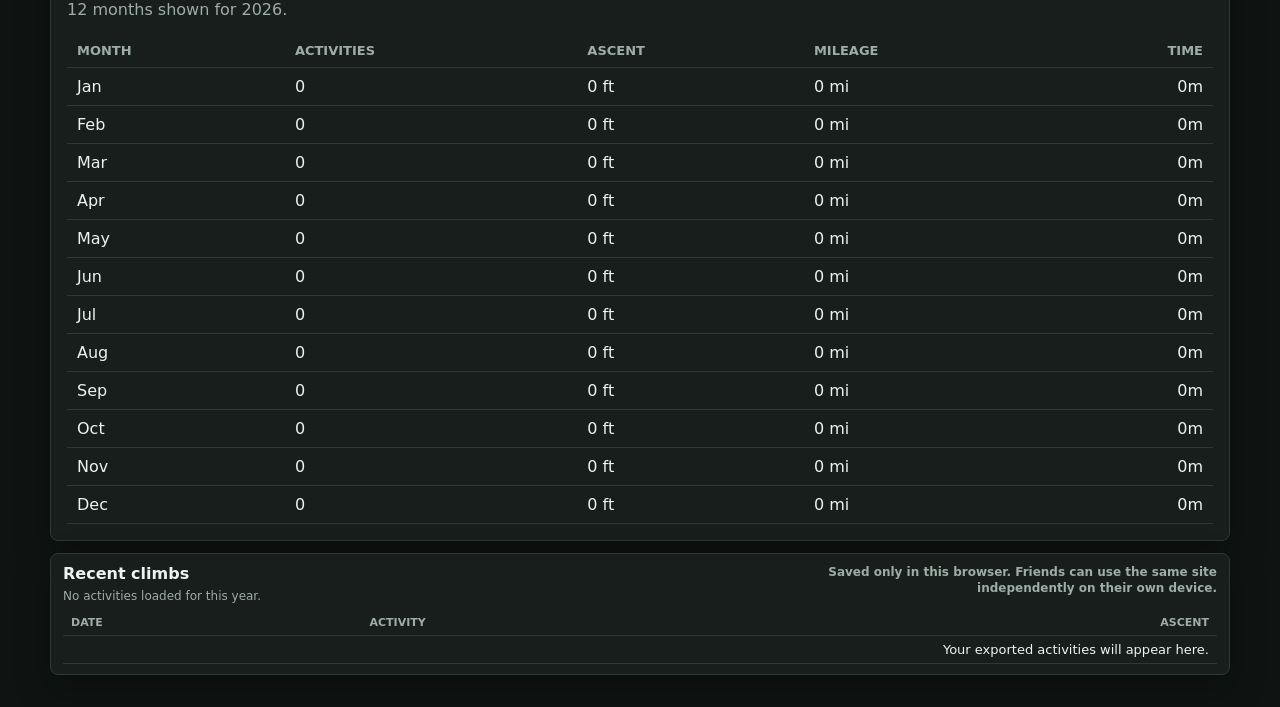
==== commit 81d836c3: "Add hiking activity series to charts" ====
--- a/docs/index.html
+++ b/docs/index.html
@@ -99,6 +99,7 @@
               <span><i class="actual-key"></i>Actual</span>
               <span><i class="target-key"></i>Target</span>
               <span><i class="running-key"></i>Running</span>
+              <span><i class="hiking-key"></i>Hiking</span>
               <span><i class="biking-key"></i>Biking</span>
               <span><i class="skiing-key"></i>Skiing</span>
               <span><i class="climbing-key"></i>Climbing</span>
@@ -119,6 +120,7 @@
           <div class="legend" aria-label="Metric chart legend">
             <span><i class="actual-key"></i>Total</span>
             <span><i class="running-key"></i>Running</span>
+            <span><i class="hiking-key"></i>Hiking</span>
             <span><i class="biking-key"></i>Biking</span>
             <span><i class="skiing-key"></i>Skiing</span>
             <span><i class="climbing-key"></i>Climbing</span>
--- a/docs/styles.css
+++ b/docs/styles.css
@@ -507,6 +507,10 @@
   background: #58b77a;
 }
 
+.hiking-key {
+  background: #d98257;
+}
+
 .biking-key {
   background: #4f9cb7;
 }
